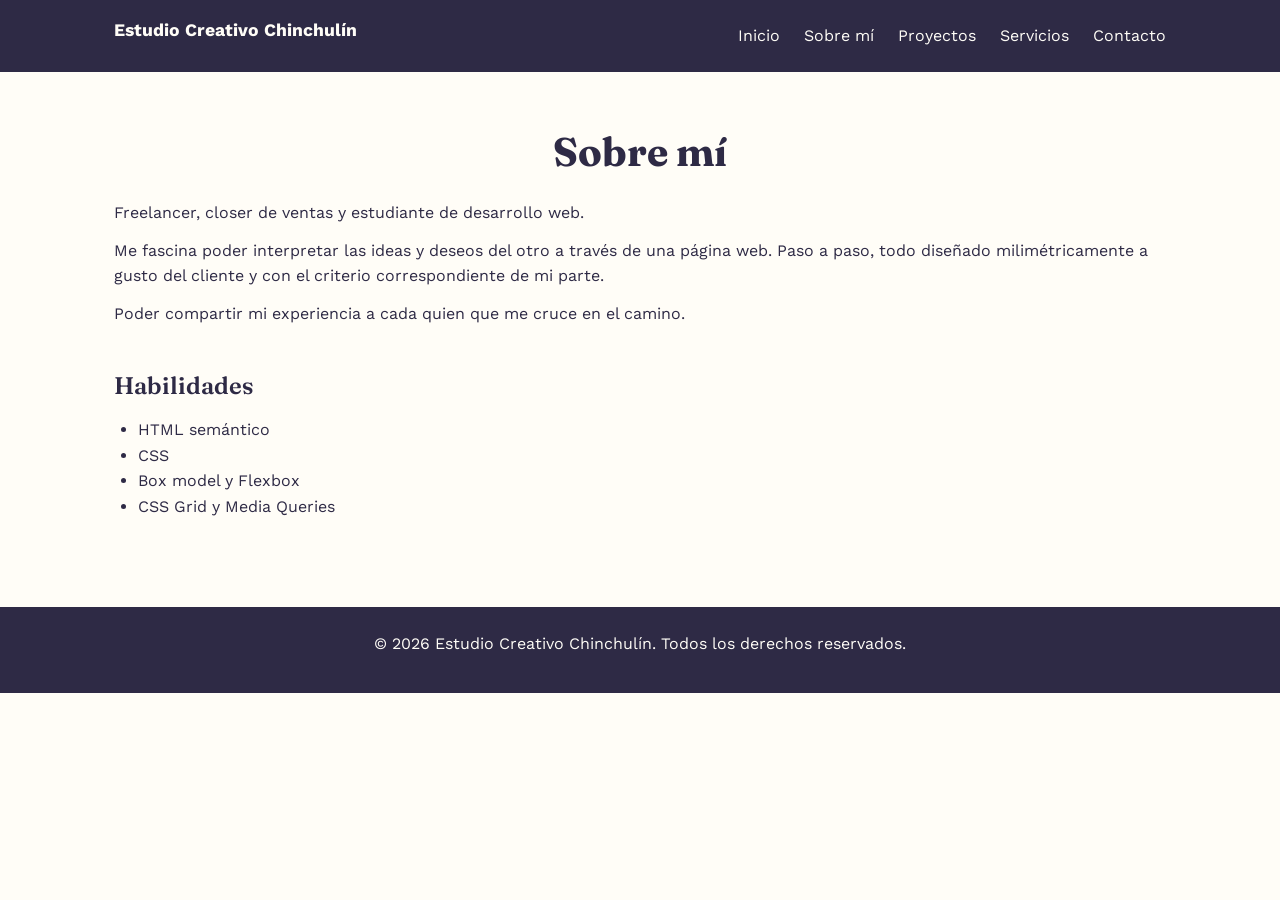
==== pages/sobre-mi.html @ ee1fddd4 "fix: mover styles.css a styles/ y sobre-mi.html a pages/ para que coincidan con las rutas del HTML" ====
<!DOCTYPE html>
<html lang="es">
<head>
  <meta charset="UTF-8">
  <meta name="viewport" content="width=device-width, initial-scale=1.0">
  <title>Sobre mí | Camila</title>

  <link rel="preconnect" href="https://fonts.googleapis.com">
  <link rel="preconnect" href="https://fonts.gstatic.com" crossorigin>
  <link href="https://fonts.googleapis.com/css2?family=Fraunces:wght@600;700&family=Work+Sans:wght@400;500;600&display=swap" rel="stylesheet">

  <link rel="stylesheet" href="../styles/styles.css">
</head>
<body>

  <header class="sitio-header">
    <div class="contenedor contenedor-header">
      <p class="logo">Estudio Creativo Chinchulín</p>

      <nav class="nav-principal">
        <ul class="nav-lista">
          <li><a class="nav-link" href="../index.html">Inicio</a></li>
          <li><a class="nav-link" href="sobre-mi.html">Sobre mí</a></li>
          <li><a class="nav-link" href="proyectos.html">Proyectos</a></li>
          <li><a class="nav-link" href="servicios.html">Servicios</a></li>
          <li><a class="nav-link" href="contacto.html">Contacto</a></li>
        </ul>
      </nav>
    </div>
  </header>

  <main class="contenedor pagina-interna">
    <section class="seccion">
      <h1>Sobre mí</h1>
      <article>
        <p>Freelancer, closer de ventas y estudiante de desarrollo web.</p>
        <p>Me fascina poder interpretar las ideas y deseos del otro a través de una página web. Paso a paso, todo diseñado milimétricamente a gusto del cliente y con el criterio correspondiente de mi parte.</p>
        <p>Poder compartir mi experiencia a cada quien que me cruce en el camino.</p>
      </article>
    </section>

    <section class="seccion">
      <h2>Habilidades</h2>
      <ul class="lista-skills">
        <li>HTML semántico</li>
        <li>CSS</li>
        <li>Box model y Flexbox</li>
        <li>CSS Grid y Media Queries</li>
      </ul>
    </section>
  </main>

  <footer class="sitio-footer">
    <div class="contenedor">
      <p>&copy; 2026 Estudio Creativo Chinchulín. Todos los derechos reservados.</p>
    </div>
  </footer>

</body>
</html>
---- styles/styles.css ----
:root {
  --color-texto: #2E2A45;
  --color-soft-pink: #EC709A;
  --color-butter-yellow: #F5E8AA;
  --color-celeste: #A9DEF9;
  --color-fondo: #FFFDF7;
  --color-fondo-tarjeta: #FFFFFF;

  --color-primario: var(--color-texto);
  --color-secundario: var(--color-soft-pink);
  --color-secundario-suave: var(--color-butter-yellow);
  --color-acento: var(--color-soft-pink);

  --fuente-titulos: 'Fraunces', serif;
  --fuente-principal: 'Work Sans', sans-serif;
}

* {
  box-sizing: border-box;
  margin: 0;
  padding: 0;
}

body {
  font-family: var(--fuente-principal);
  background-color: var(--color-fondo);
  color: var(--color-primario);
  line-height: 1.6;
}

.contenedor {
  max-width: 1100px;
  margin: 0 auto;
  padding: 0 1.5rem;
}

h1 {
  font-family: var(--fuente-titulos);
  font-size: 2.5rem;
  font-weight: 700;
  text-align: center;
  margin-bottom: 1rem;
}

h2 {
  font-family: var(--fuente-titulos);
  font-size: 1.5rem;
  font-weight: 600;
  margin-bottom: 0.75rem;
}

p {
  font-size: 1rem;
  font-weight: 400;
  margin-bottom: 0.75rem;
}

.sitio-header {
  background-color: var(--color-primario);
  padding: 1rem 0;
}

.contenedor-header {
  display: flex;
  justify-content: space-between;
  align-items: center;
  flex-wrap: wrap;
  gap: 1rem;
}

.logo {
  color: var(--color-fondo);
  font-weight: 700;
  font-size: 1.1rem;
}

.nav-lista {
  list-style: none;
  display: flex;
  align-items: center;
  gap: 1.5rem;
  flex-wrap: wrap;
}

.nav-link {
  color: var(--color-fondo);
  text-decoration: none;
  font-weight: 400;
}

.nav-link:hover {
  color: var(--color-celeste);
}

.enlace {
  color: var(--color-primario);
  font-weight: 600;
  text-decoration: underline;
}

.enlace:hover {
  color: var(--color-celeste);
}

.hero {
  padding: 4rem 1.5rem;
  text-align: center;
  background-color: var(--color-secundario-suave);
  border-radius: 16px;
}

.hero-grid {
  display: grid;
  grid-template-areas:
    "texto"
    "accesos";
  grid-template-columns: 1fr;
  gap: 2rem;
}

@media (min-width: 768px) {
  .hero {
    padding: 5rem 2rem;
  }
}

@media (min-width: 1024px) {
  .hero-grid {
    grid-template-areas: "texto accesos";
    grid-template-columns: 1.3fr 1fr;
    align-items: center;
  }
}

.hero-accesos {
  grid-area: accesos;
  text-align: left;
  background-color: var(--color-celeste);
  border-radius: 12px;
  padding: 1.5rem;
}

.hero-accesos h2 {
  color: var(--color-texto);
}

.lista-accesos {
  list-style: none;
  display: flex;
  flex-direction: column;
  gap: 0.6rem;
}

.hero-contenido {
  grid-area: texto;
  display: flex;
  flex-direction: column;
  align-items: center;
  text-align: center;
  gap: 1.25rem;
}

.hero-contenido > * {
  margin-bottom: 0;
}

.contenido-flex {
  display: flex;
  flex-direction: column;
  gap: 0.75rem;
}

.contenido-flex > * {
  margin-bottom: 0;
}

.hero-titulo {
  text-align: center;
}

.hero-texto {
  max-width: 600px;
  color: var(--color-primario);
}

.boton {
  display: inline-block;
  padding: 0.75rem 1.5rem;
  border-radius: 4px;
  text-decoration: none;
  font-weight: 600;
  border: none;
  cursor: pointer;
}

.boton-accent {
  background-color: var(--color-acento);
  color: var(--color-primario);
}

.grilla-proyectos,
.lista-proyectos {
  display: grid;
  grid-template-columns: repeat(auto-fit, minmax(240px, 1fr));
  gap: 1.5rem;
  padding: 2rem 1.5rem;
  list-style: none;
}

.grilla-servicios {
  display: grid;
  grid-template-areas:
    "landing"
    "mantenimiento"
    "branding";
  grid-template-columns: 1fr;
  gap: 1.5rem;
  padding: 2rem 1.5rem;
}

.grilla-servicios .tarjeta-landing { grid-area: landing; }
.grilla-servicios .tarjeta-mantenimiento { grid-area: mantenimiento; }
.grilla-servicios .tarjeta-branding { grid-area: branding; }

@media (min-width: 768px) {
  .grilla-servicios {
    grid-template-areas:
      "landing mantenimiento"
      "branding branding";
    grid-template-columns: repeat(2, 1fr);
  }
}

@media (min-width: 1024px) {
  .grilla-servicios {
    grid-template-areas: "landing mantenimiento branding";
    grid-template-columns: repeat(3, 1fr);
  }
}

.tarjeta {
  background-color: var(--color-fondo-tarjeta);
  border: 2px solid var(--color-secundario);
  border-radius: 6px;
  padding: 1.5rem;
}

.tarjeta-titulo {
  color: var(--color-primario);
}

.pagina-interna {
  padding: 3rem 1.5rem;
}

.contacto-grid {
  display: grid;
  grid-template-areas:
    "formulario"
    "info";
  grid-template-columns: 1fr;
  gap: 2rem;
}

.contacto-grid .contacto-formulario {
  grid-area: formulario;
}

.contacto-grid .contacto-info {
  grid-area: info;
}

@media (min-width: 1024px) {
  .contacto-grid {
    grid-template-areas: "formulario info";
    grid-template-columns: 1.2fr 1fr;
    align-items: start;
  }
}

.seccion {
  margin-bottom: 2.5rem;
}

.lista-skills {
  list-style: disc;
  padding-left: 1.5rem;
}

.formulario-contacto {
  display: flex;
  flex-direction: column;
  gap: 1rem;
  max-width: 500px;
}

.campo {
  display: flex;
  flex-direction: column;
  gap: 0.4rem;
}

.campo label {
  font-weight: 600;
}

.campo input,
.campo textarea {
  font-family: var(--fuente-principal);
  padding: 0.6rem;
  border: 1px solid var(--color-secundario);
  border-radius: 4px;
}

.campo input:focus,
.campo textarea:focus {
  outline: none;
  border-color: var(--color-celeste);
  box-shadow: 0 0 0 3px var(--color-celeste);
}

.sitio-footer {
  background-color: var(--color-primario);
  color: var(--color-fondo);
  padding: 1.5rem 0;
  text-align: center;
  font-size: 0.9rem;
}
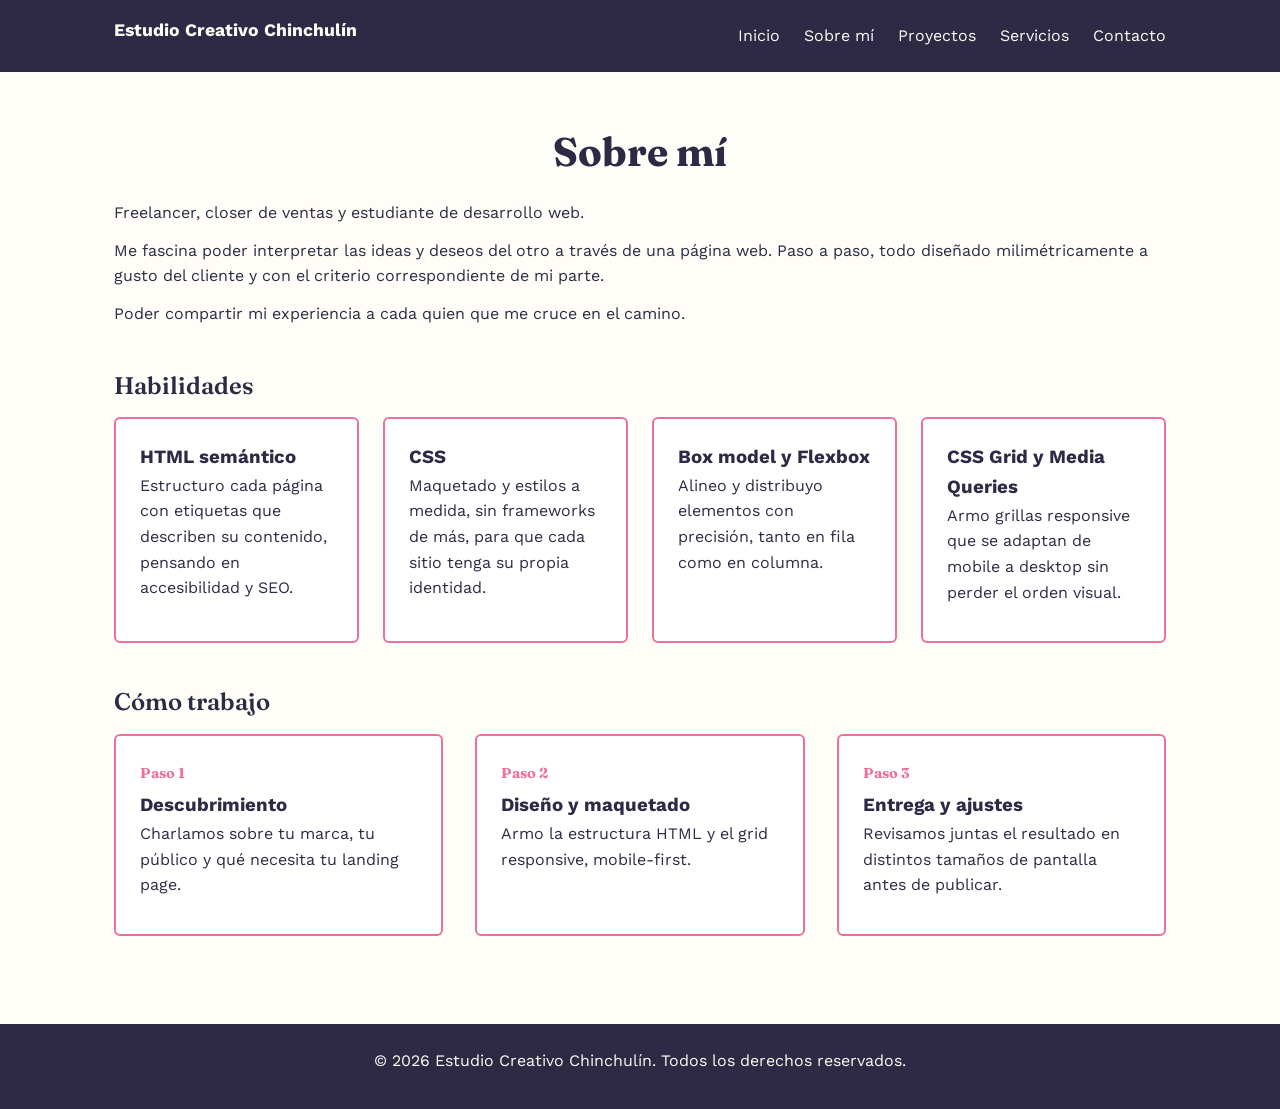
==== commit e2b1e133: "feat: ampliar sobre-mi.html con secciones grid propias (habilidades y proceso de trabajo)" ====
--- a/pages/sobre-mi.html
+++ b/pages/sobre-mi.html
@@ -20,7 +20,7 @@
       <nav class="nav-principal">
         <ul class="nav-lista">
           <li><a class="nav-link" href="../index.html">Inicio</a></li>
-          <li><a class="nav-link" href="sobre-mi.html">Sobre mí</a></li>
+          <li><a class="nav-link" href="sobre-mi.html" aria-current="page">Sobre mí</a></li>
           <li><a class="nav-link" href="proyectos.html">Proyectos</a></li>
           <li><a class="nav-link" href="servicios.html">Servicios</a></li>
           <li><a class="nav-link" href="contacto.html">Contacto</a></li>
@@ -41,12 +41,45 @@
 
     <section class="seccion">
       <h2>Habilidades</h2>
-      <ul class="lista-skills">
-        <li>HTML semántico</li>
-        <li>CSS</li>
-        <li>Box model y Flexbox</li>
-        <li>CSS Grid y Media Queries</li>
+      <ul class="grilla-habilidades">
+        <li class="tarjeta">
+          <h3 class="tarjeta-titulo">HTML semántico</h3>
+          <p>Estructuro cada página con etiquetas que describen su contenido, pensando en accesibilidad y SEO.</p>
+        </li>
+        <li class="tarjeta">
+          <h3 class="tarjeta-titulo">CSS</h3>
+          <p>Maquetado y estilos a medida, sin frameworks de más, para que cada sitio tenga su propia identidad.</p>
+        </li>
+        <li class="tarjeta">
+          <h3 class="tarjeta-titulo">Box model y Flexbox</h3>
+          <p>Alineo y distribuyo elementos con precisión, tanto en fila como en columna.</p>
+        </li>
+        <li class="tarjeta">
+          <h3 class="tarjeta-titulo">CSS Grid y Media Queries</h3>
+          <p>Armo grillas responsive que se adaptan de mobile a desktop sin perder el orden visual.</p>
+        </li>
       </ul>
+    </section>
+
+    <section class="seccion">
+      <h2>Cómo trabajo</h2>
+      <div class="grilla-proceso">
+        <article class="tarjeta">
+          <span class="paso-numero">Paso 1</span>
+          <h3 class="tarjeta-titulo">Descubrimiento</h3>
+          <p>Charlamos sobre tu marca, tu público y qué necesita tu landing page.</p>
+        </article>
+        <article class="tarjeta">
+          <span class="paso-numero">Paso 2</span>
+          <h3 class="tarjeta-titulo">Diseño y maquetado</h3>
+          <p>Armo la estructura HTML y el grid responsive, mobile-first.</p>
+        </article>
+        <article class="tarjeta">
+          <span class="paso-numero">Paso 3</span>
+          <h3 class="tarjeta-titulo">Entrega y ajustes</h3>
+          <p>Revisamos juntas el resultado en distintos tamaños de pantalla antes de publicar.</p>
+        </article>
+      </div>
     </section>
   </main>
 
--- a/styles/styles.css
+++ b/styles/styles.css
@@ -201,10 +201,18 @@
 .grilla-proyectos,
 .lista-proyectos {
   display: grid;
-  grid-template-columns: repeat(auto-fit, minmax(240px, 1fr));
+  grid-template-columns: 1fr;
   gap: 1.5rem;
   padding: 2rem 1.5rem;
   list-style: none;
+}
+
+@media (min-width: 768px) {
+  .grilla-proyectos,
+  .lista-proyectos {
+    grid-template-columns: repeat(2, 1fr);
+    gap: 1.75rem;
+  }
 }
 
 .grilla-servicios {
@@ -285,6 +293,56 @@
 .lista-skills {
   list-style: disc;
   padding-left: 1.5rem;
+}
+
+.grilla-habilidades {
+  display: grid;
+  grid-template-columns: 1fr;
+  gap: 1rem;
+  list-style: none;
+  padding: 0;
+}
+
+@media (min-width: 768px) {
+  .grilla-habilidades {
+    grid-template-columns: repeat(2, 1fr);
+    gap: 1.25rem;
+  }
+}
+
+@media (min-width: 1024px) {
+  .grilla-habilidades {
+    grid-template-columns: repeat(4, 1fr);
+    gap: 1.5rem;
+  }
+}
+
+.grilla-proceso {
+  display: grid;
+  grid-template-columns: 1fr;
+  gap: 1.5rem;
+}
+
+@media (min-width: 768px) {
+  .grilla-proceso {
+    grid-template-columns: repeat(3, 1fr);
+    gap: 1.25rem;
+  }
+}
+
+@media (min-width: 1024px) {
+  .grilla-proceso {
+    gap: 2rem;
+  }
+}
+
+.paso-numero {
+  display: inline-block;
+  color: var(--color-secundario);
+  font-family: var(--fuente-titulos);
+  font-size: 0.9rem;
+  font-weight: 700;
+  margin-bottom: 0.4rem;
 }
 
 .formulario-contacto {
